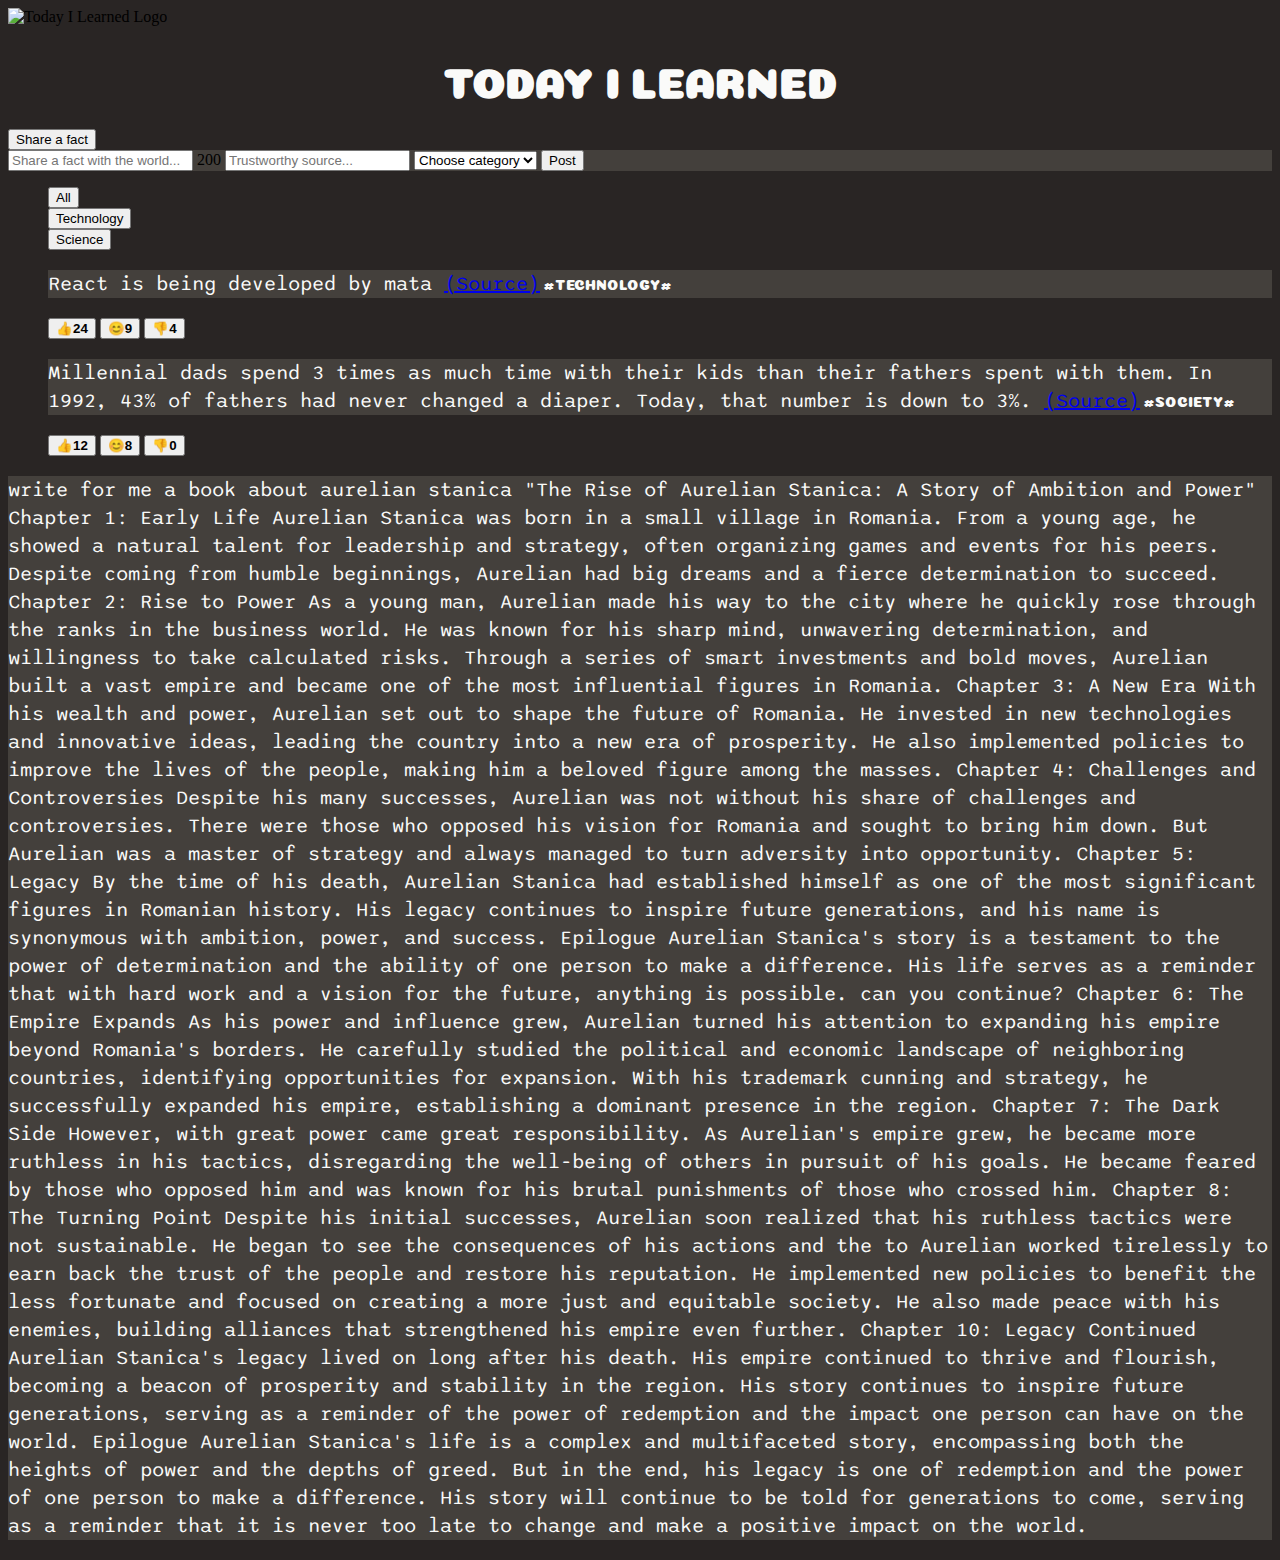
==== Desktop/crash course/index.html @ a4f1d60b "crash course project" ====
<!DOCTYPE html>
<html lang="en">
  <head>
    <meta charset="UTF-8" />
    <meta http-equiv="X-UA-Compatible" content="IE=edge" />
    <meta name="viewport" content="width=device-width, initial-scale=1.0" />
    <title>Document</title>
    <link rel="preconnect" href="https://fonts.googleapis.com">
<link rel="preconnect" href="https://fonts.gstatic.com" crossorigin>
<link href="https://fonts.googleapis.com/css2?family=Coiny&family=Sono:wght@400;600;700&display=swap" rel="stylesheet">
    <link rel="stylesheet" href="style.css" />
  </head>
  <body>
    <header>
      <img src="logo.png" height="68" width="68" alt="Today I Learned Logo" />
      <h1>Today I Learned</h1>
      <button>Share a fact</button>
    </header>
    <form>
      <input type="text" placeholder="Share a fact with the world..." />
      <span>200</span>
      <input type="text" placeholder="Trustworthy source..." />
      <select>
        <option value="">Choose category</option>
        <option value="technology">Technology</option>
        <option value="science">Science</option>
        <option value="finance">Finance</option>
      </select>
      <button>Post</button>
    </form>
    <main>
      <aside>
        <ul>
          <li><button>All</button></li>
          <li><button>Technology</button></li>
          <li><button>Science</button></li>
        </ul>
      </aside>
      <section>
        <ul>
          <li>
            <p>
              React is being developed by mata
              <a href="https://opensource.fb.com/" target="_blank">(Source)</a
              ><span class="tag"> #technology#</span>
            </p>
            <div>
              <button>👍<strong>24</strong></button>
              <button>😊<strong>9</strong></button>
              <button>👎<strong>4</strong></button>
            </div>
          </li>
          <li>
            <p>
              Millennial dads spend 3 times as much time with their kids than
              their fathers spent with them. In 1992, 43% of fathers had never
              changed a diaper. Today, that number is down to 3%.
              <a href="https://opensource.fb.com/" target="_blank">(Source)</a
              ><span class="tag"> #society#</span>
            </p>
            <div>
              <button>👍<strong>12</strong></button>
              <button>😊<strong>8</strong></button>
              <button>👎<strong>0</strong></button>
            </div>
          </li>
        </ul>
      </section>
    </main>
    <footer>
      <p>
        write for me a book about aurelian stanica "The Rise of Aurelian
        Stanica: A Story of Ambition and Power" Chapter 1: Early Life Aurelian
        Stanica was born in a small village in Romania. From a young age, he
        showed a natural talent for leadership and strategy, often organizing
        games and events for his peers. Despite coming from humble beginnings,
        Aurelian had big dreams and a fierce determination to succeed. Chapter
        2: Rise to Power As a young man, Aurelian made his way to the city where
        he quickly rose through the ranks in the business world. He was known
        for his sharp mind, unwavering determination, and willingness to take
        calculated risks. Through a series of smart investments and bold moves,
        Aurelian built a vast empire and became one of the most influential
        figures in Romania. Chapter 3: A New Era With his wealth and power,
        Aurelian set out to shape the future of Romania. He invested in new
        technologies and innovative ideas, leading the country into a new era of
        prosperity. He also implemented policies to improve the lives of the
        people, making him a beloved figure among the masses. Chapter 4:
        Challenges and Controversies Despite his many successes, Aurelian was
        not without his share of challenges and controversies. There were those
        who opposed his vision for Romania and sought to bring him down. But
        Aurelian was a master of strategy and always managed to turn adversity
        into opportunity. Chapter 5: Legacy By the time of his death, Aurelian
        Stanica had established himself as one of the most significant figures
        in Romanian history. His legacy continues to inspire future generations,
        and his name is synonymous with ambition, power, and success. Epilogue
        Aurelian Stanica's story is a testament to the power of determination
        and the ability of one person to make a difference. His life serves as a
        reminder that with hard work and a vision for the future, anything is
        possible. can you continue? Chapter 6: The Empire Expands As his power
        and influence grew, Aurelian turned his attention to expanding his
        empire beyond Romania's borders. He carefully studied the political and
        economic landscape of neighboring countries, identifying opportunities
        for expansion. With his trademark cunning and strategy, he successfully
        expanded his empire, establishing a dominant presence in the region.
        Chapter 7: The Dark Side However, with great power came great
        responsibility. As Aurelian's empire grew, he became more ruthless in
        his tactics, disregarding the well-being of others in pursuit of his
        goals. He became feared by those who opposed him and was known for his
        brutal punishments of those who crossed him. Chapter 8: The Turning
        Point Despite his initial successes, Aurelian soon realized that his
        ruthless tactics were not sustainable. He began to see the consequences
        of his actions and the to Aurelian worked tirelessly to earn
        back the trust of the people and restore his reputation. He implemented
        new policies to benefit the less fortunate and focused on creating a
        more just and equitable society. He also made peace with his enemies,
        building alliances that strengthened his empire even further. Chapter
        10: Legacy Continued Aurelian Stanica's legacy lived on long after his
        death. His empire continued to thrive and flourish, becoming a beacon of
        prosperity and stability in the region. His story continues to inspire
        future generations, serving as a reminder of the power of redemption and
        the impact one person can have on the world. Epilogue Aurelian Stanica's
        life is a complex and multifaceted story, encompassing both the heights
        of power and the depths of greed. But in the end, his legacy is one of
        redemption and the power of one person to make a difference. His story
        will continue to be told for generations to come, serving as a reminder
        that it is never too late to change and make a positive impact on the
        world.
      </p>
    </footer>
  </body>
</html>
---- Desktop/crash course/style.css ----
body {
    background-color: #292524;
}
    
    h1 {
    font-size: 42px;
    text-transform: uppercase;
    text-align: center;
    font-family: "coiny", sans-serif;
    color: #fafaf9;
}

p {
    font-size: 20px;
    line-height: 1.4;
    font-family: "sono", sans-serif;
    color: #fafaf9;
    background-color: #44403c;
}

ul {
    list-style: none;
}

.tag {
    text-transform: uppercase;
    font-size: 14px;
    font-family: "coiny", sans-serif;
    color: #fafaf9;
}

form {
    background-color: #44403c;  
}
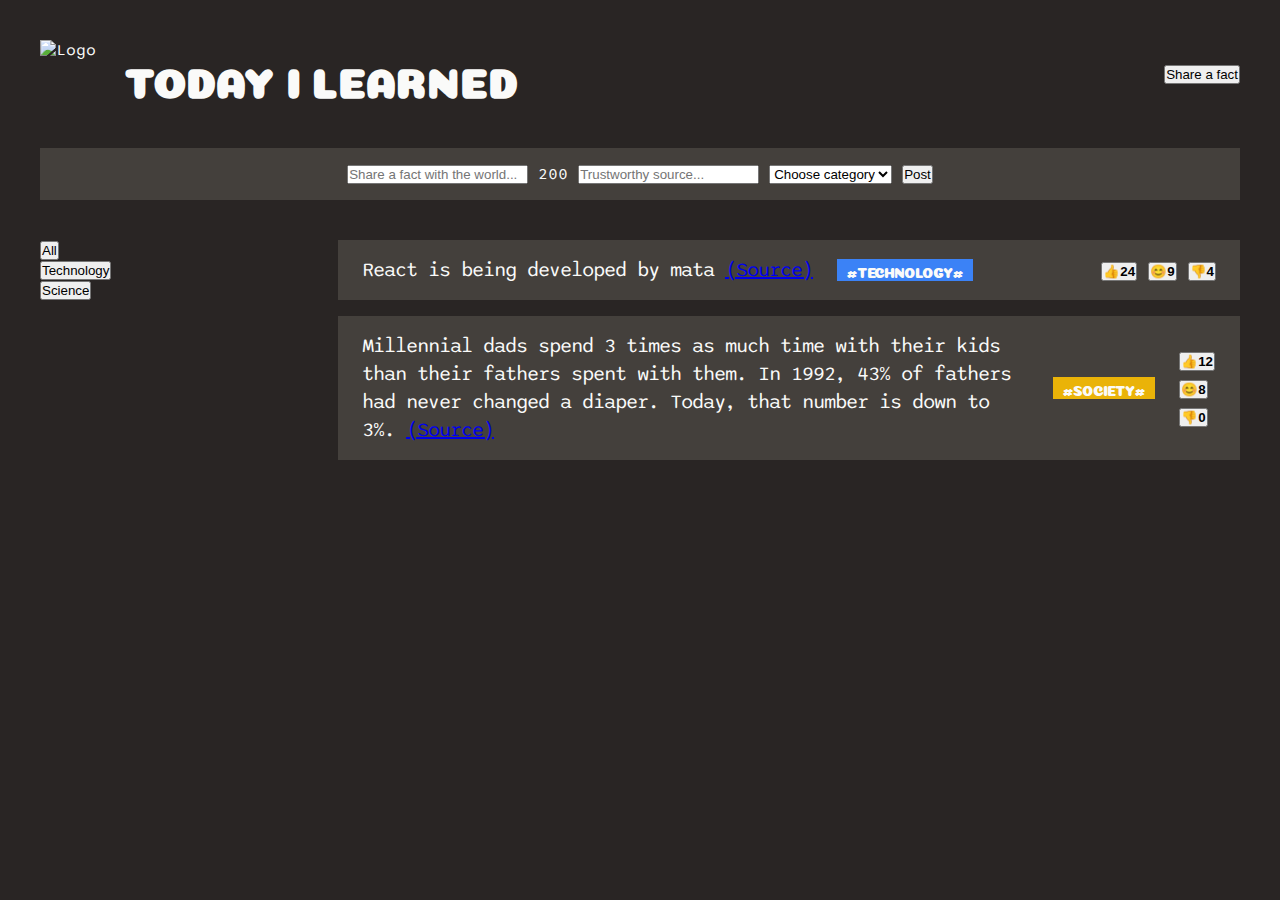
==== commit d8f6044b: "added more code to the style.css file" ====
--- a/Desktop/crash course/index.html
+++ b/Desktop/crash course/index.html
@@ -11,12 +11,14 @@
     <link rel="stylesheet" href="style.css" />
   </head>
   <body>
-    <header>
-      <img src="logo.png" height="68" width="68" alt="Today I Learned Logo" />
-      <h1>Today I Learned</h1>
+    <header class="header">
+      <div class="logo">
+        <img src="logo.png" height="68" width="68" alt="Logo" />
+        <h1>Today I Learned</h1>
+      </div>
       <button>Share a fact</button>
     </header>
-    <form>
+    <form class="fact-form">
       <input type="text" placeholder="Share a fact with the world..." />
       <span>200</span>
       <input type="text" placeholder="Trustworthy source..." />
@@ -28,7 +30,7 @@
       </select>
       <button>Post</button>
     </form>
-    <main>
+    <main class="main">
       <aside>
         <ul>
           <li><button>All</button></li>
@@ -38,27 +40,29 @@
       </aside>
       <section>
         <ul>
-          <li>
+          <li class="fact">
             <p>
               React is being developed by mata
               <a href="https://opensource.fb.com/" target="_blank">(Source)</a
-              ><span class="tag"> #technology#</span>
+              >
             </p>
-            <div>
+            <span class="tag" style="background-color: #3b82f6"> #technology#</span>
+            <div class="vote-buttons">
               <button>👍<strong>24</strong></button>
               <button>😊<strong>9</strong></button>
               <button>👎<strong>4</strong></button>
             </div>
           </li>
-          <li>
+          <li  class="fact">
             <p>
               Millennial dads spend 3 times as much time with their kids than
               their fathers spent with them. In 1992, 43% of fathers had never
               changed a diaper. Today, that number is down to 3%.
               <a href="https://opensource.fb.com/" target="_blank">(Source)</a
-              ><span class="tag"> #society#</span>
+              >
             </p>
-            <div>
+            <span class="tag" style="background-color: #eab308"> #society#</span>
+            <div class="vote-buttons">
               <button>👍<strong>12</strong></button>
               <button>😊<strong>8</strong></button>
               <button>👎<strong>0</strong></button>
@@ -68,64 +72,6 @@
       </section>
     </main>
     <footer>
-      <p>
-        write for me a book about aurelian stanica "The Rise of Aurelian
-        Stanica: A Story of Ambition and Power" Chapter 1: Early Life Aurelian
-        Stanica was born in a small village in Romania. From a young age, he
-        showed a natural talent for leadership and strategy, often organizing
-        games and events for his peers. Despite coming from humble beginnings,
-        Aurelian had big dreams and a fierce determination to succeed. Chapter
-        2: Rise to Power As a young man, Aurelian made his way to the city where
-        he quickly rose through the ranks in the business world. He was known
-        for his sharp mind, unwavering determination, and willingness to take
-        calculated risks. Through a series of smart investments and bold moves,
-        Aurelian built a vast empire and became one of the most influential
-        figures in Romania. Chapter 3: A New Era With his wealth and power,
-        Aurelian set out to shape the future of Romania. He invested in new
-        technologies and innovative ideas, leading the country into a new era of
-        prosperity. He also implemented policies to improve the lives of the
-        people, making him a beloved figure among the masses. Chapter 4:
-        Challenges and Controversies Despite his many successes, Aurelian was
-        not without his share of challenges and controversies. There were those
-        who opposed his vision for Romania and sought to bring him down. But
-        Aurelian was a master of strategy and always managed to turn adversity
-        into opportunity. Chapter 5: Legacy By the time of his death, Aurelian
-        Stanica had established himself as one of the most significant figures
-        in Romanian history. His legacy continues to inspire future generations,
-        and his name is synonymous with ambition, power, and success. Epilogue
-        Aurelian Stanica's story is a testament to the power of determination
-        and the ability of one person to make a difference. His life serves as a
-        reminder that with hard work and a vision for the future, anything is
-        possible. can you continue? Chapter 6: The Empire Expands As his power
-        and influence grew, Aurelian turned his attention to expanding his
-        empire beyond Romania's borders. He carefully studied the political and
-        economic landscape of neighboring countries, identifying opportunities
-        for expansion. With his trademark cunning and strategy, he successfully
-        expanded his empire, establishing a dominant presence in the region.
-        Chapter 7: The Dark Side However, with great power came great
-        responsibility. As Aurelian's empire grew, he became more ruthless in
-        his tactics, disregarding the well-being of others in pursuit of his
-        goals. He became feared by those who opposed him and was known for his
-        brutal punishments of those who crossed him. Chapter 8: The Turning
-        Point Despite his initial successes, Aurelian soon realized that his
-        ruthless tactics were not sustainable. He began to see the consequences
-        of his actions and the to Aurelian worked tirelessly to earn
-        back the trust of the people and restore his reputation. He implemented
-        new policies to benefit the less fortunate and focused on creating a
-        more just and equitable society. He also made peace with his enemies,
-        building alliances that strengthened his empire even further. Chapter
-        10: Legacy Continued Aurelian Stanica's legacy lived on long after his
-        death. His empire continued to thrive and flourish, becoming a beacon of
-        prosperity and stability in the region. His story continues to inspire
-        future generations, serving as a reminder of the power of redemption and
-        the impact one person can have on the world. Epilogue Aurelian Stanica's
-        life is a complex and multifaceted story, encompassing both the heights
-        of power and the depths of greed. But in the end, his legacy is one of
-        redemption and the power of one person to make a difference. His story
-        will continue to be told for generations to come, serving as a reminder
-        that it is never too late to change and make a positive impact on the
-        world.
-      </p>
     </footer>
   </body>
 </html>
--- a/Desktop/crash course/style.css
+++ b/Desktop/crash course/style.css
@@ -1,21 +1,62 @@
+* {
+    margin: 0;
+    padding: 0;
+    box-sizing: border-box;
+}
 body {
     background-color: #292524;
+    color: #fafaf9;
+    font-family: "Sono", sans-serif;
+    padding: 40px;
 }
     
+.header {
+    margin-bottom: 40px;
+    display: flex;
+    align-items: center;
+    justify-content: space-between;
+}
+.logo {
+    display: flex;
+    align-items: center;
+    gap: 16px;
+}
+
+.fact-form {
+    background-color: #44403c;
+    margin-bottom: 40px;
+    padding: 16px;
+    text-align: center;
+}
+.main {
+    display: grid;
+    grid-template-columns: 250px 1fr;
+    gap: 48px;
+}
     h1 {
     font-size: 42px;
     text-transform: uppercase;
     text-align: center;
     font-family: "coiny", sans-serif;
     color: #fafaf9;
+    line-height: 1;
+    margin-top: 6px;
 }
 
-p {
+.fact {
     font-size: 20px;
     line-height: 1.4;
-    font-family: "sono", sans-serif;
+    font-family: "sono", sans-serif; 
     color: #fafaf9;
     background-color: #44403c;
+    margin-bottom: 16px;
+    padding: 16px 24px;
+    letter-spacing: -1px;
+
+    display: flex;
+    align-items: center ;
+    
+    gap: 24px;
 }
 
 ul {
@@ -26,7 +67,13 @@
     text-transform: uppercase;
     font-size: 14px;
     font-family: "coiny", sans-serif;
-    color: #fafaf9;
+    padding-top: 3px;
+    padding-left: 10px;
+    padding-right: 10px;
+}
+.vote-buttons {
+    margin-left: auto;
+    
 }
 
 form {
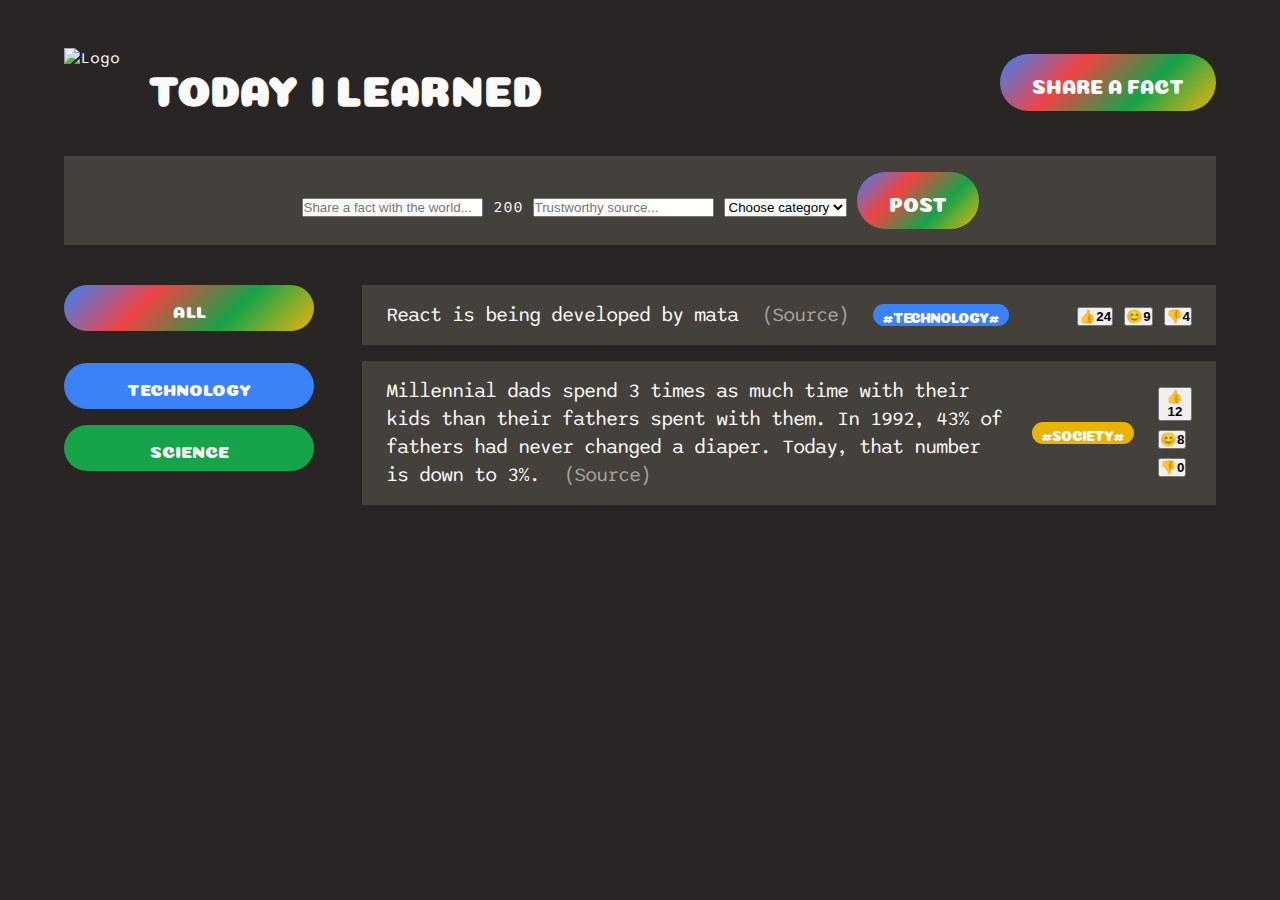
==== commit 6c67d504: "added more code to the style.css file, improved the look on the buttons and the layout of the page" ====
--- a/Desktop/crash course/index.html
+++ b/Desktop/crash course/index.html
@@ -11,12 +11,13 @@
     <link rel="stylesheet" href="style.css" />
   </head>
   <body>
+    <div class="container">
     <header class="header">
       <div class="logo">
         <img src="logo.png" height="68" width="68" alt="Logo" />
         <h1>Today I Learned</h1>
       </div>
-      <button>Share a fact</button>
+      <button class="btn btn-large">Share a fact</button>
     </header>
     <form class="fact-form">
       <input type="text" placeholder="Share a fact with the world..." />
@@ -28,14 +29,14 @@
         <option value="science">Science</option>
         <option value="finance">Finance</option>
       </select>
-      <button>Post</button>
+      <button class="btn btn-large">Post</button>
     </form>
     <main class="main">
       <aside>
         <ul>
-          <li><button>All</button></li>
-          <li><button>Technology</button></li>
-          <li><button>Science</button></li>
+          <li class="category"><button class="btn btn-all-categories">All</button></li>
+          <li class="category"><button class="btn btn-category" style="background-color: #3b82f6">Technology</button></li>
+          <li class="category"><button class="btn btn-category" style="background-color: #16a34a">Science</button></li>
         </ul>
       </aside>
       <section>
@@ -43,7 +44,7 @@
           <li class="fact">
             <p>
               React is being developed by mata
-              <a href="https://opensource.fb.com/" target="_blank">(Source)</a
+              <a class="source" href="https://opensource.fb.com/" target="_blank">(Source)</a
               >
             </p>
             <span class="tag" style="background-color: #3b82f6"> #technology#</span>
@@ -58,7 +59,7 @@
               Millennial dads spend 3 times as much time with their kids than
               their fathers spent with them. In 1992, 43% of fathers had never
               changed a diaper. Today, that number is down to 3%.
-              <a href="https://opensource.fb.com/" target="_blank">(Source)</a
+              <a class="source" href="https://opensource.fb.com/" target="_blank">(Source)</a
               >
             </p>
             <span class="tag" style="background-color: #eab308"> #society#</span>
@@ -71,6 +72,7 @@
         </ul>
       </section>
     </main>
+    </div>
     <footer>
     </footer>
   </body>
--- a/Desktop/crash course/style.css
+++ b/Desktop/crash course/style.css
@@ -7,9 +7,12 @@
     background-color: #292524;
     color: #fafaf9;
     font-family: "Sono", sans-serif;
-    padding: 40px;
+    padding: 48px 64px;
 }
-    
+    .container {
+        max-width: 1500px;
+        margin: 0 auto;
+    }
 .header {
     margin-bottom: 40px;
     display: flex;
@@ -20,6 +23,10 @@
     display: flex;
     align-items: center;
     gap: 16px;
+}
+.logo img {
+    width: 68px;
+    height: 68px;
 }
 
 .fact-form {
@@ -41,6 +48,9 @@
     color: #fafaf9;
     line-height: 1;
     margin-top: 6px;
+}
+.category {
+    margin-bottom: 16px;
 }
 
 .fact {
@@ -70,12 +80,56 @@
     padding-top: 3px;
     padding-left: 10px;
     padding-right: 10px;
+    border-radius: 50px;
+    cursor: pointer;
 }
 .vote-buttons {
     margin-left: auto;
     
 }
 
+.source:link, 
+.source:visited {
+    color: #a8a29e;
+    text-decoration: none;
+    margin-left: 12px;
+    transition: 0.4s;
+}
+.source:hover,
+.source:active {
+    color: #3b82f6;
+}
 form {
     background-color: #44403c;  
-}+}
+
+.btn {
+    border: none;
+    font-family: "Coiny", sans-serif;
+    line-height: 1;
+    text-transform: uppercase;
+    font-size: 17px;
+    padding: 16px 0 13px;
+    background-image: linear-gradient(135deg, #3b82f6, #ef4444, #16a34a, #eab30b);
+    color: inherit;
+    transition: 0.4s;
+    border-radius: 50px;
+    cursor: pointer;
+}
+
+.btn:hover {
+    transform: scale(110%) rotate(-2deg); 
+}
+
+.btn-large {
+    font-size: 20px;
+    padding: 20px 32px 17px;
+}
+.btn-all-categories {
+    margin-bottom: 16px;
+    width: 100%;
+}
+.btn-category {
+    width: 100%;
+    background-image: none;
+}
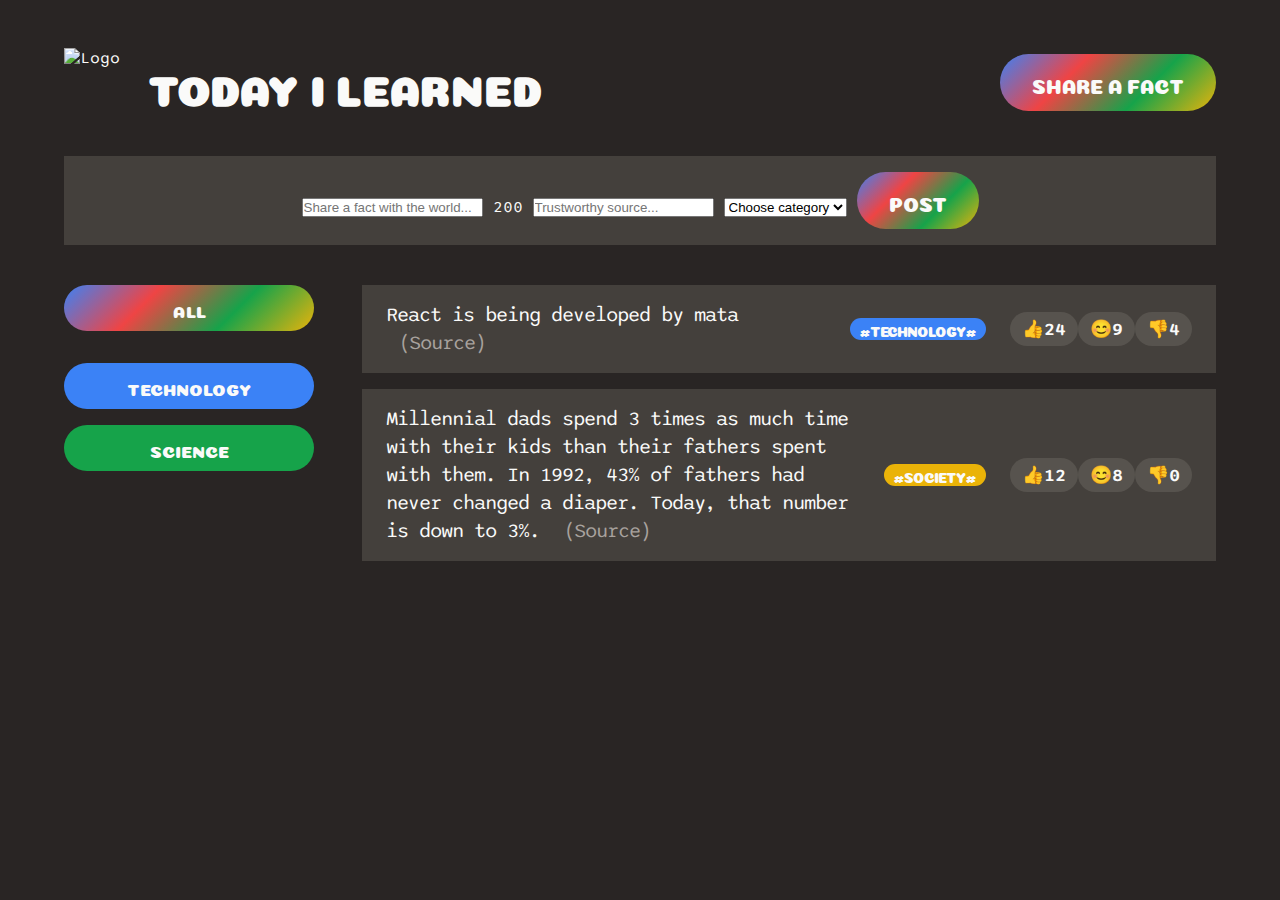
==== commit 74af286c: "added more style to the style.css file, improved the look of the vote buttons" ====
--- a/Desktop/crash course/index.html
+++ b/Desktop/crash course/index.html
@@ -5,75 +5,105 @@
     <meta http-equiv="X-UA-Compatible" content="IE=edge" />
     <meta name="viewport" content="width=device-width, initial-scale=1.0" />
     <title>Document</title>
-    <link rel="preconnect" href="https://fonts.googleapis.com">
-<link rel="preconnect" href="https://fonts.gstatic.com" crossorigin>
-<link href="https://fonts.googleapis.com/css2?family=Coiny&family=Sono:wght@400;600;700&display=swap" rel="stylesheet">
+    <link rel="preconnect" href="https://fonts.googleapis.com" />
+    <link rel="preconnect" href="https://fonts.gstatic.com" crossorigin />
+    <link
+      href="https://fonts.googleapis.com/css2?family=Coiny&family=Sono:wght@400;600;700&display=swap"
+      rel="stylesheet"
+    />
     <link rel="stylesheet" href="style.css" />
   </head>
   <body>
     <div class="container">
-    <header class="header">
-      <div class="logo">
-        <img src="logo.png" height="68" width="68" alt="Logo" />
-        <h1>Today I Learned</h1>
-      </div>
-      <button class="btn btn-large">Share a fact</button>
-    </header>
-    <form class="fact-form">
-      <input type="text" placeholder="Share a fact with the world..." />
-      <span>200</span>
-      <input type="text" placeholder="Trustworthy source..." />
-      <select>
-        <option value="">Choose category</option>
-        <option value="technology">Technology</option>
-        <option value="science">Science</option>
-        <option value="finance">Finance</option>
-      </select>
-      <button class="btn btn-large">Post</button>
-    </form>
-    <main class="main">
-      <aside>
-        <ul>
-          <li class="category"><button class="btn btn-all-categories">All</button></li>
-          <li class="category"><button class="btn btn-category" style="background-color: #3b82f6">Technology</button></li>
-          <li class="category"><button class="btn btn-category" style="background-color: #16a34a">Science</button></li>
-        </ul>
-      </aside>
-      <section>
-        <ul>
-          <li class="fact">
-            <p>
-              React is being developed by mata
-              <a class="source" href="https://opensource.fb.com/" target="_blank">(Source)</a
+      <header class="header">
+        <div class="logo">
+          <img src="logo.png" height="68" width="68" alt="Logo" />
+          <h1>Today I Learned</h1>
+        </div>
+        <button class="btn btn-large">Share a fact</button>
+      </header>
+      <form class="fact-form">
+        <input type="text" placeholder="Share a fact with the world..." />
+        <span>200</span>
+        <input type="text" placeholder="Trustworthy source..." />
+        <select>
+          <option value="">Choose category</option>
+          <option value="technology">Technology</option>
+          <option value="science">Science</option>
+          <option value="finance">Finance</option>
+        </select>
+        <button class="btn btn-large">Post</button>
+      </form>
+      <main class="main">
+        <aside>
+          <ul>
+            <li class="category">
+              <button class="btn btn-all-categories">All</button>
+            </li>
+            <li class="category">
+              <button
+                class="btn btn-category"
+                style="background-color: #3b82f6"
               >
-            </p>
-            <span class="tag" style="background-color: #3b82f6"> #technology#</span>
-            <div class="vote-buttons">
-              <button>👍<strong>24</strong></button>
-              <button>😊<strong>9</strong></button>
-              <button>👎<strong>4</strong></button>
-            </div>
-          </li>
-          <li  class="fact">
-            <p>
-              Millennial dads spend 3 times as much time with their kids than
-              their fathers spent with them. In 1992, 43% of fathers had never
-              changed a diaper. Today, that number is down to 3%.
-              <a class="source" href="https://opensource.fb.com/" target="_blank">(Source)</a
+                Technology
+              </button>
+            </li>
+            <li class="category">
+              <button
+                class="btn btn-category"
+                style="background-color: #16a34a"
               >
-            </p>
-            <span class="tag" style="background-color: #eab308"> #society#</span>
-            <div class="vote-buttons">
-              <button>👍<strong>12</strong></button>
-              <button>😊<strong>8</strong></button>
-              <button>👎<strong>0</strong></button>
-            </div>
-          </li>
-        </ul>
-      </section>
-    </main>
+                Science
+              </button>
+            </li>
+          </ul>
+        </aside>
+        <section>
+          <ul>
+            <li class="fact">
+              <p>
+                React is being developed by mata
+                <a
+                  class="source"
+                  href="https://opensource.fb.com/"
+                  target="_blank"
+                  >(Source)</a
+                >
+              </p>
+              <span class="tag" style="background-color: #3b82f6">
+                #technology#</span
+              >
+              <div class="vote-buttons">
+                <button>👍24</button>
+                <button>😊9</button>
+                <button>👎4</button>
+              </div>
+            </li>
+            <li class="fact">
+              <p>
+                Millennial dads spend 3 times as much time with their kids than
+                their fathers spent with them. In 1992, 43% of fathers had never
+                changed a diaper. Today, that number is down to 3%.
+                <a
+                  class="source"
+                  href="https://opensource.fb.com/"
+                  target="_blank"
+                  >(Source)</a
+                >
+              </p>
+              <span class="tag" style="background-color: #eab308">
+                #society#</span
+              >
+              <div class="vote-buttons">
+                <button>👍12</button>
+                <button>😊8</button>
+                <button>👎0</button>
+              </div>
+            </li>
+          </ul>
+        </section>
+      </main>
     </div>
-    <footer>
-    </footer>
+    <footer></footer>
   </body>
 </html>
--- a/Desktop/crash course/style.css
+++ b/Desktop/crash course/style.css
@@ -3,27 +3,32 @@
     padding: 0;
     box-sizing: border-box;
 }
+
 body {
     background-color: #292524;
     color: #fafaf9;
     font-family: "Sono", sans-serif;
     padding: 48px 64px;
 }
-    .container {
-        max-width: 1500px;
-        margin: 0 auto;
-    }
+
+.container {
+    max-width: 1500px;
+    margin: 0 auto;
+}
+
 .header {
     margin-bottom: 40px;
     display: flex;
     align-items: center;
     justify-content: space-between;
 }
+
 .logo {
     display: flex;
     align-items: center;
     gap: 16px;
 }
+
 .logo img {
     width: 68px;
     height: 68px;
@@ -35,12 +40,14 @@
     padding: 16px;
     text-align: center;
 }
+
 .main {
     display: grid;
     grid-template-columns: 250px 1fr;
     gap: 48px;
 }
-    h1 {
+
+h1 {
     font-size: 42px;
     text-transform: uppercase;
     text-align: center;
@@ -49,6 +56,7 @@
     line-height: 1;
     margin-top: 6px;
 }
+
 .category {
     margin-bottom: 16px;
 }
@@ -56,7 +64,7 @@
 .fact {
     font-size: 20px;
     line-height: 1.4;
-    font-family: "sono", sans-serif; 
+    font-family: "sono", sans-serif;
     color: #fafaf9;
     background-color: #44403c;
     margin-bottom: 16px;
@@ -64,8 +72,8 @@
     letter-spacing: -1px;
 
     display: flex;
-    align-items: center ;
-    
+    align-items: center;
+
     gap: 24px;
 }
 
@@ -83,24 +91,29 @@
     border-radius: 50px;
     cursor: pointer;
 }
+
 .vote-buttons {
     margin-left: auto;
-    
+    display: flex;
+    flex-shrink: 0;
+    margin-left: auto;
 }
 
-.source:link, 
+.source:link,
 .source:visited {
     color: #a8a29e;
     text-decoration: none;
     margin-left: 12px;
     transition: 0.4s;
 }
+
 .source:hover,
 .source:active {
     color: #3b82f6;
 }
+
 form {
-    background-color: #44403c;  
+    background-color: #44403c;
 }
 
 .btn {
@@ -118,18 +131,45 @@
 }
 
 .btn:hover {
-    transform: scale(110%) rotate(-2deg); 
+    transform: scale(110%) rotate(-2deg);
 }
 
 .btn-large {
     font-size: 20px;
     padding: 20px 32px 17px;
 }
+
 .btn-all-categories {
     margin-bottom: 16px;
     width: 100%;
 }
+
 .btn-category {
     width: 100%;
     background-image: none;
 }
+
+.vote-buttons button {
+    border: none;
+    background-color: #57534e;
+    font-size: 18px;
+    padding: 6px 12px;
+    border-radius: 100px;
+    -webkit-border-radius: 100px;
+    -moz-border-radius: 100px;
+    -ms-border-radius: 100px;
+    -o-border-radius: 100px;
+    color: inherit;
+    font-family: inherit;
+    font-weight: 600;
+    cursor: pointer;
+    transition: 0.3s;
+    -webkit-transition: 0.3s;
+    -moz-transition: 0.3s;
+    -ms-transition: 0.3s;
+    -o-transition: 0.3s;
+}
+
+.vote-buttons button:hover {
+    background-color: #292524;
+}